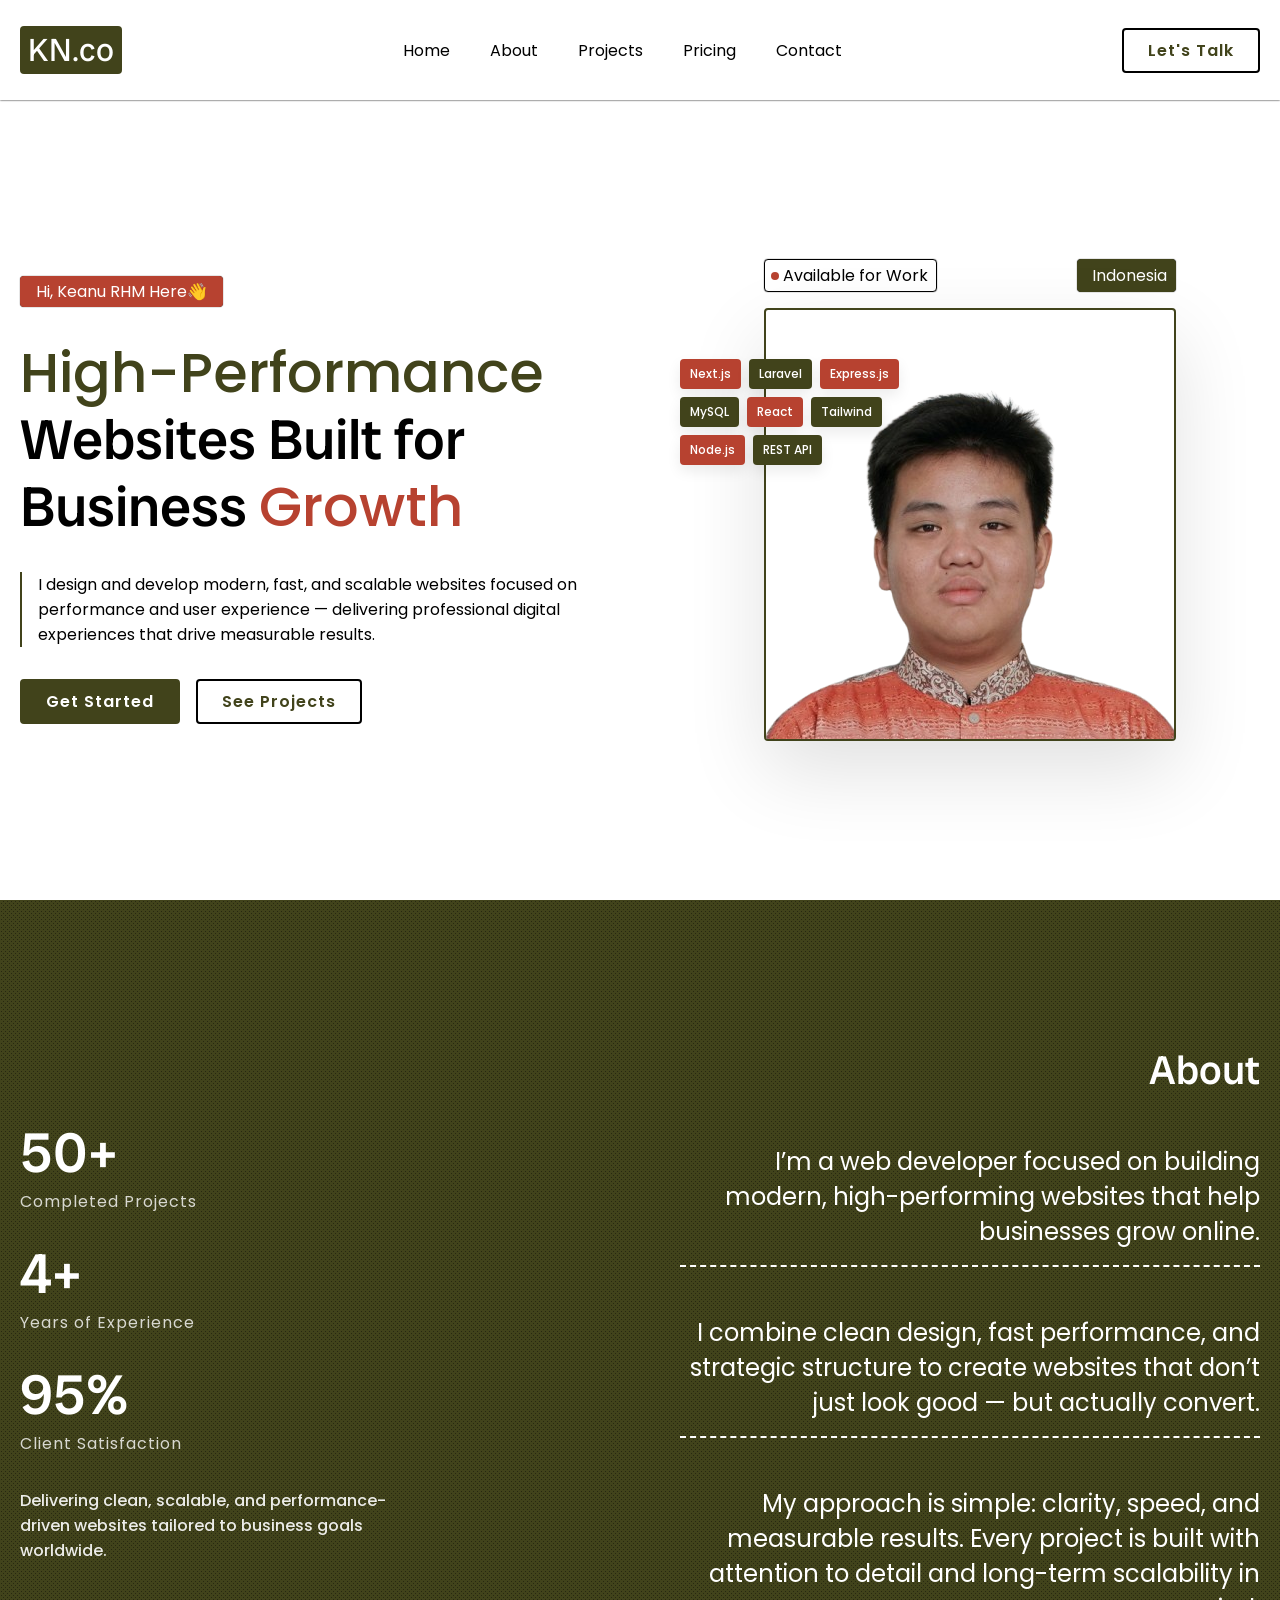
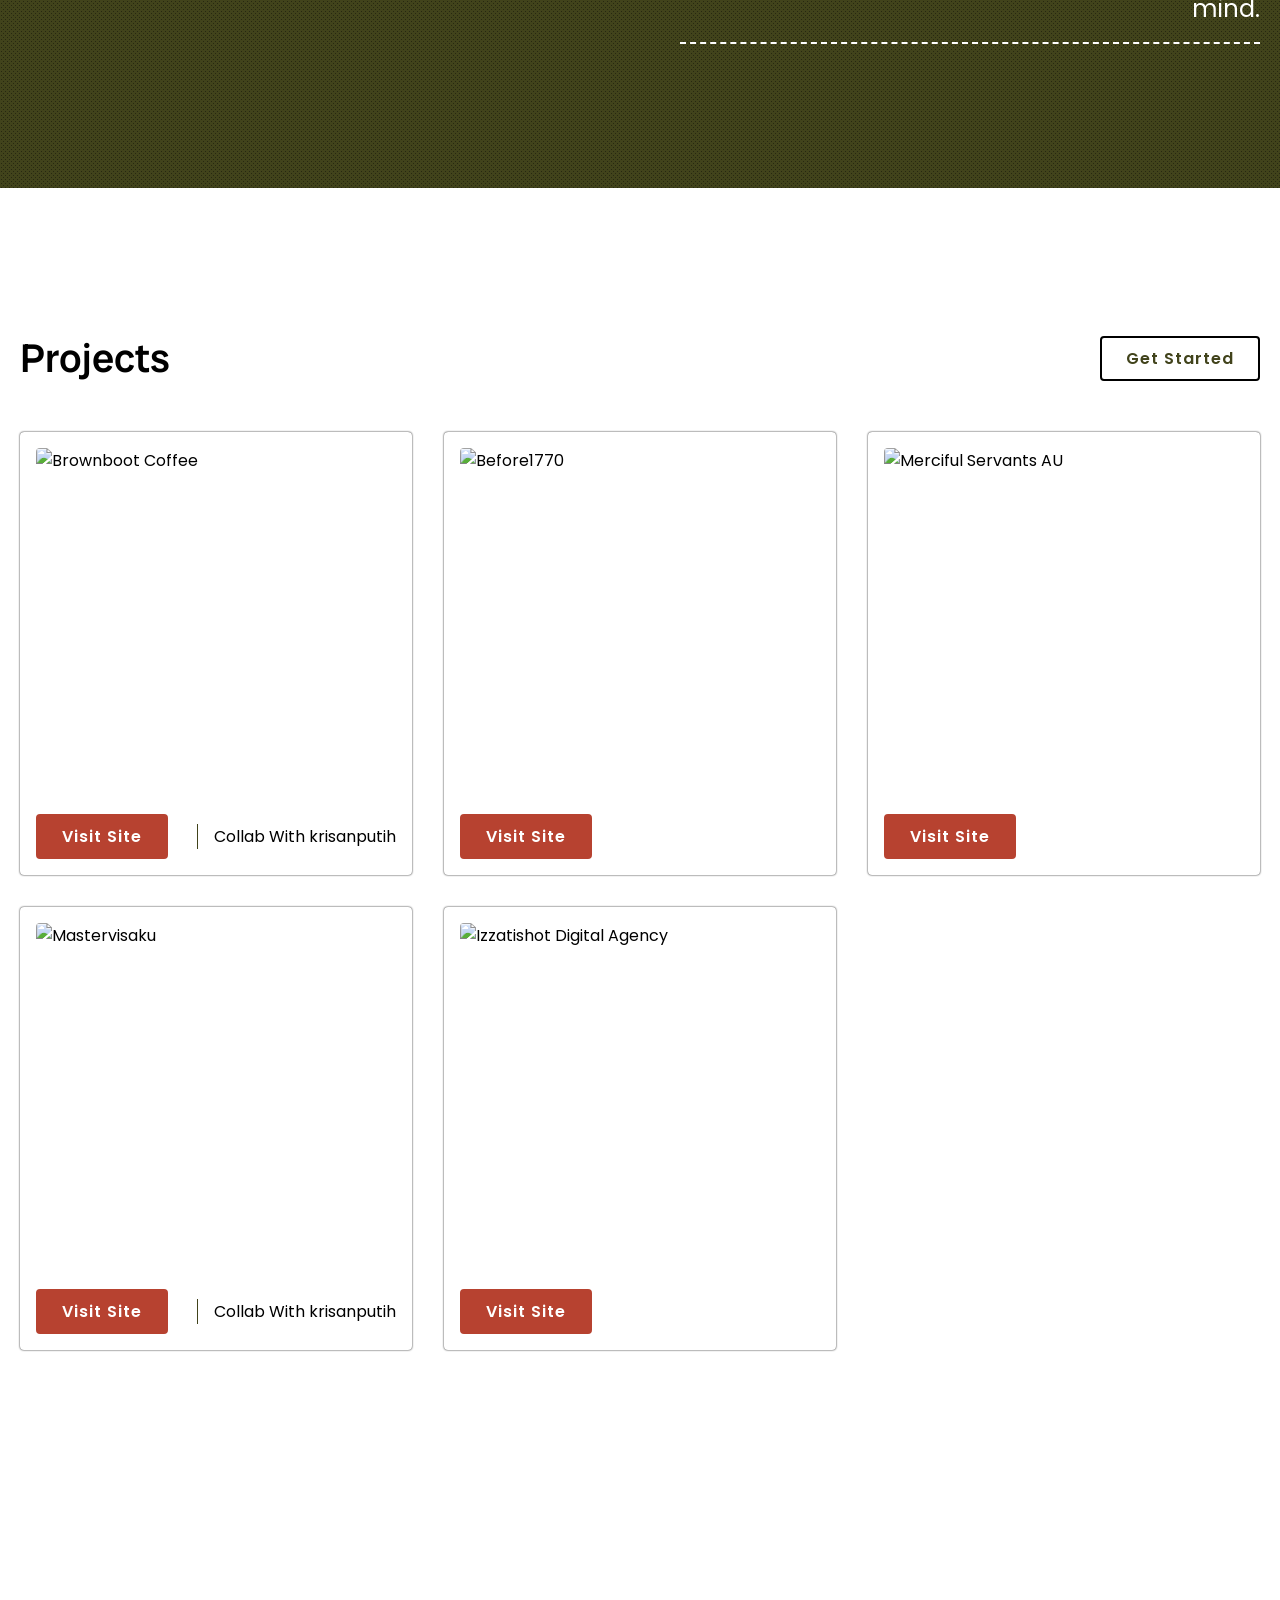
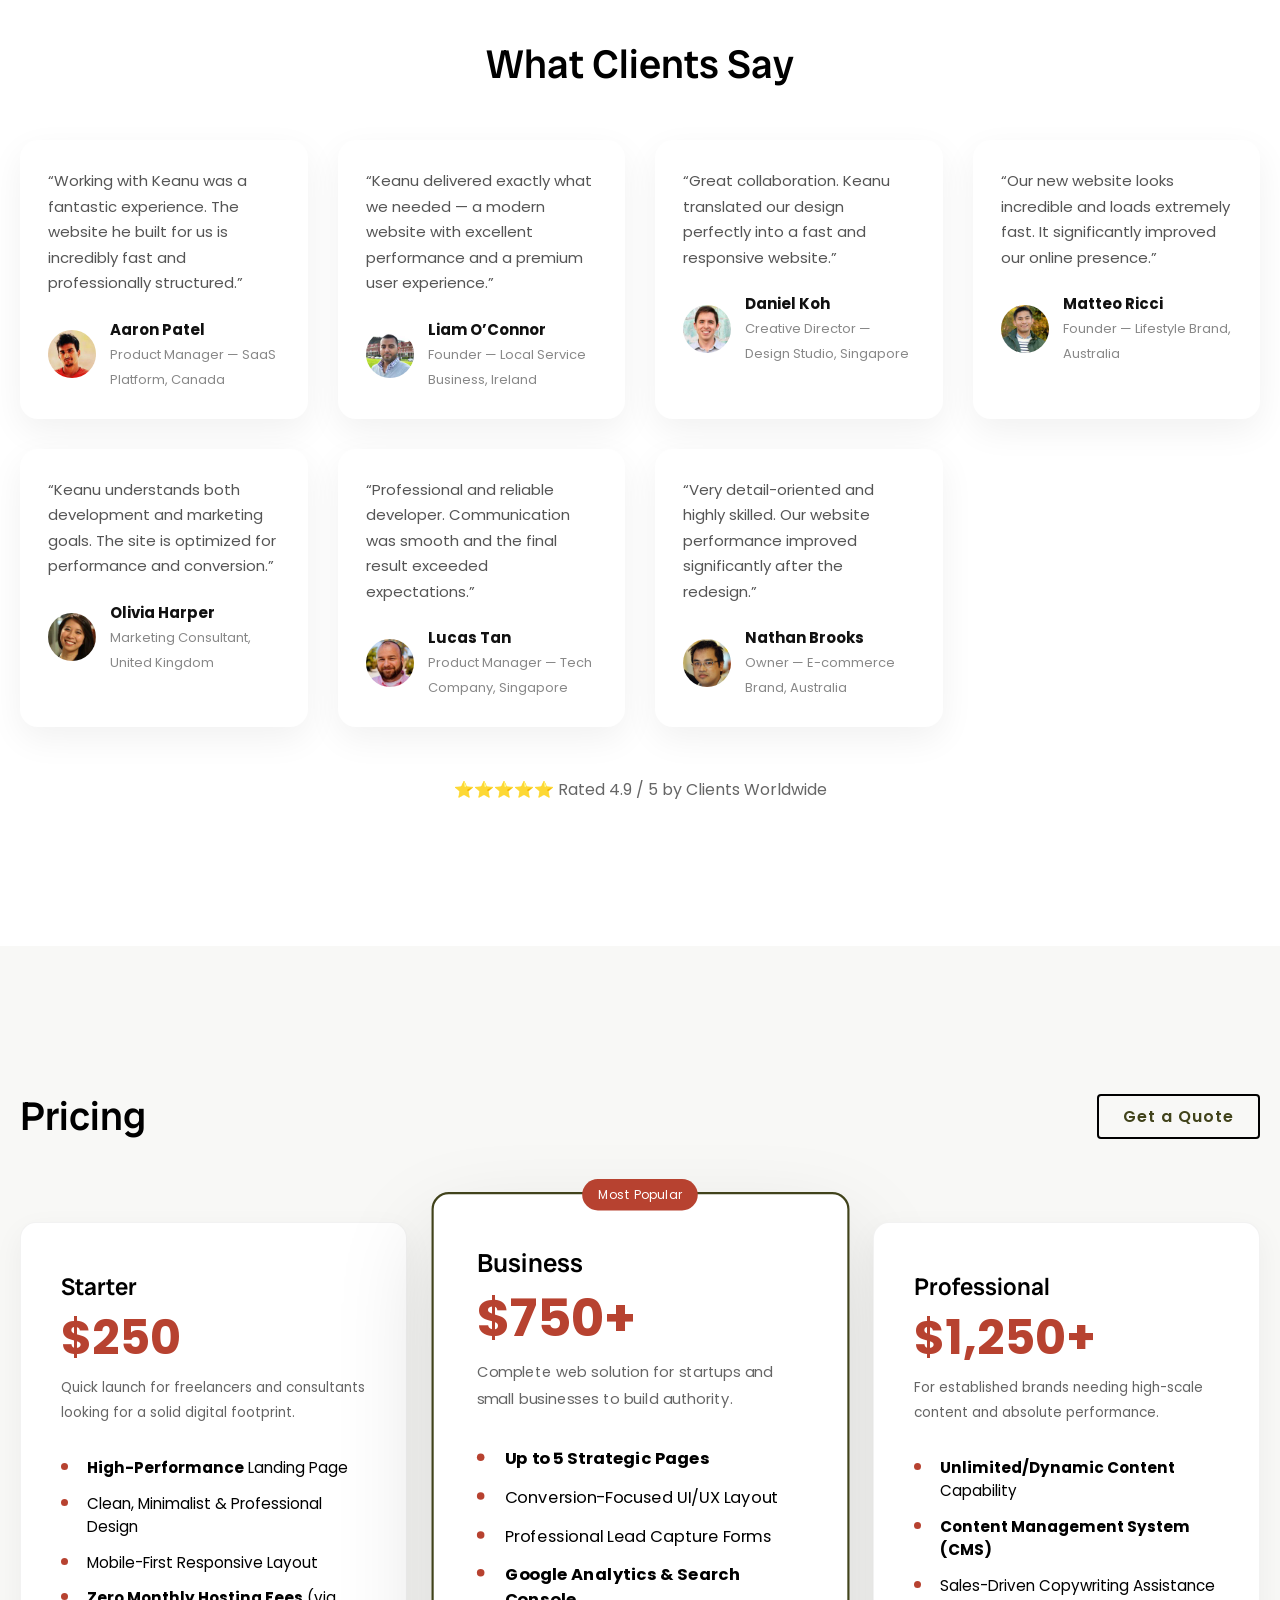
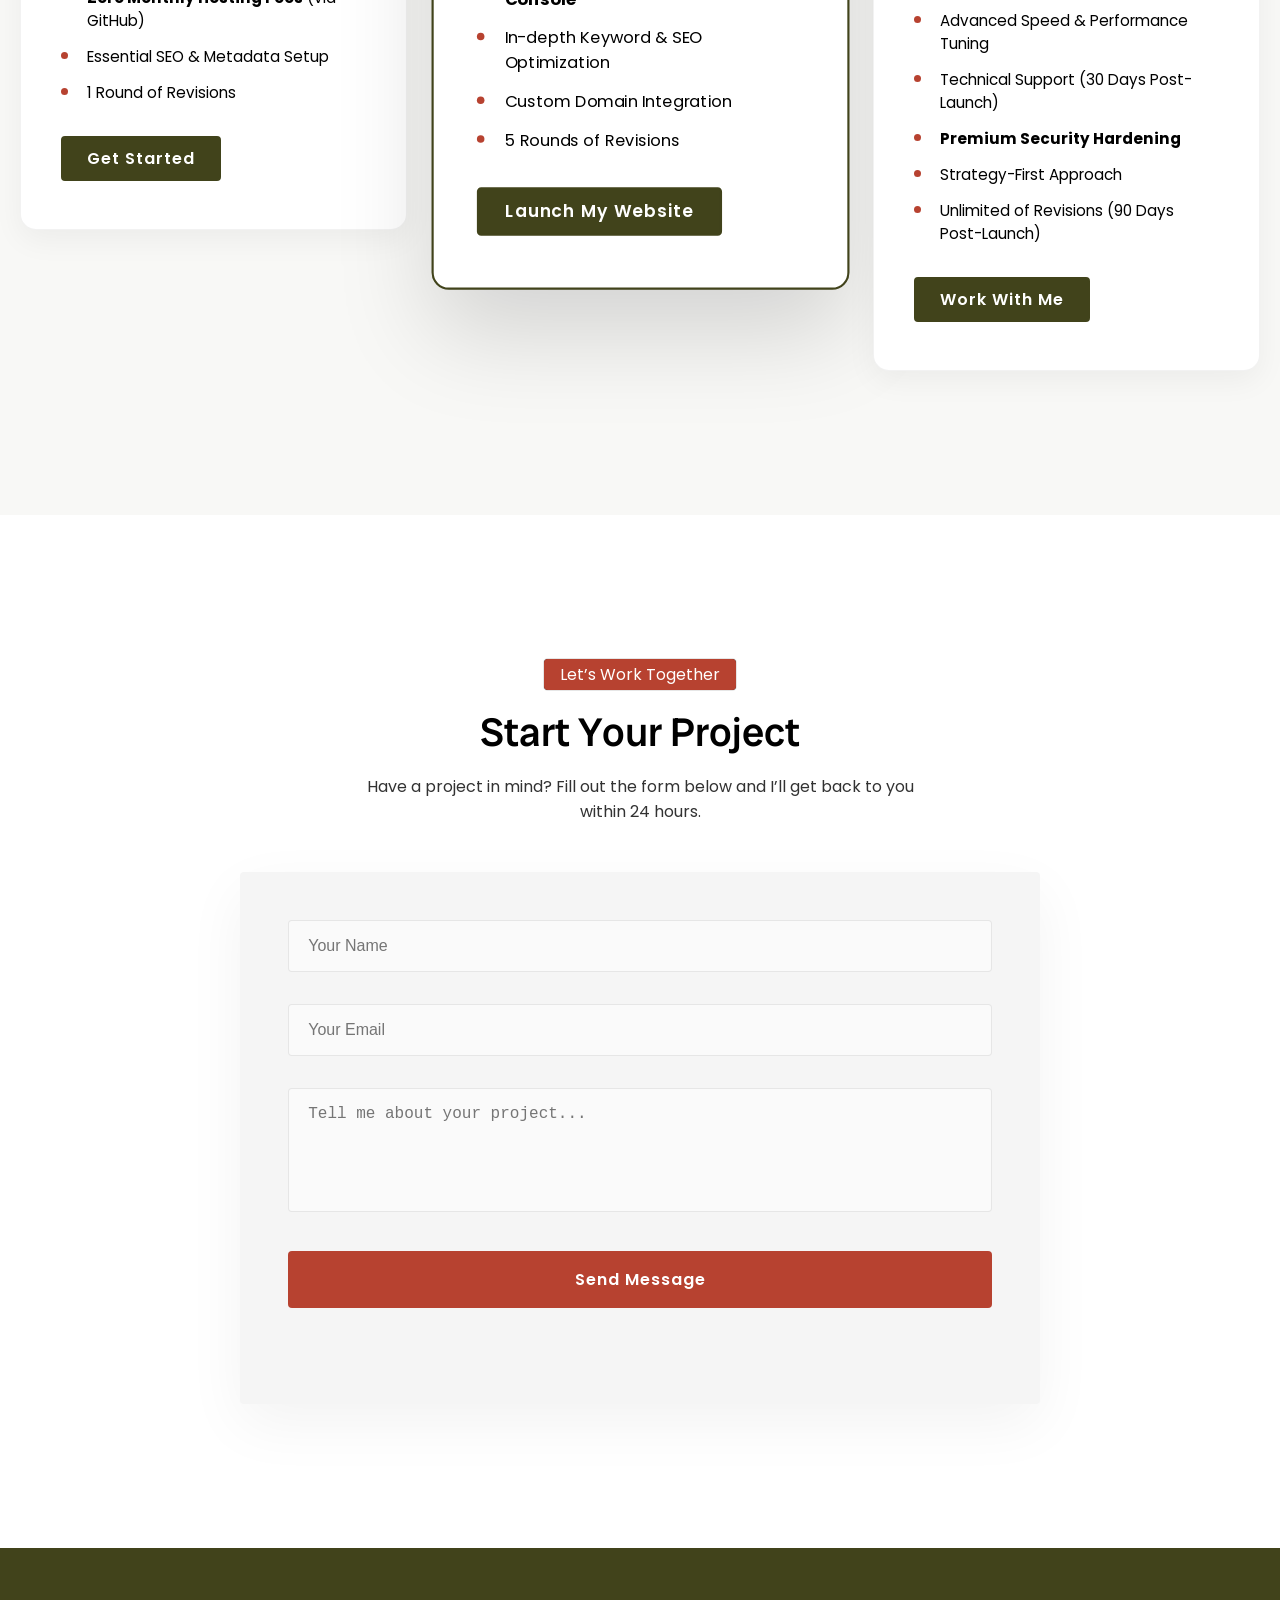
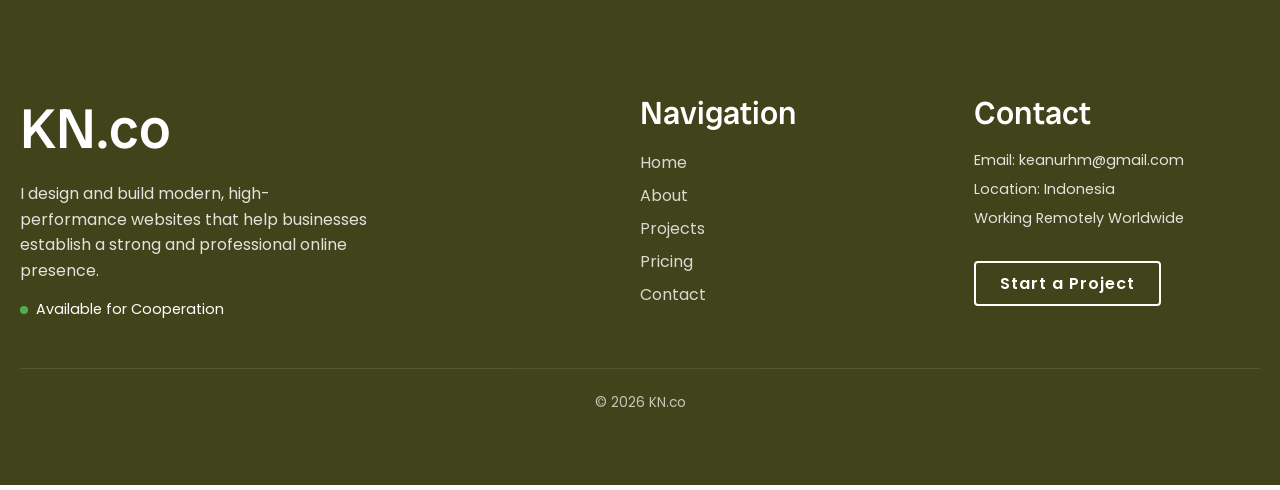
==== thankyou.html @ fd03974a "First Commit" ====
<!doctype html>
<html lang="en">
  <head>
    <meta charset="UTF-8" />
    <meta name="viewport" content="width=device-width, initial-scale=1.0" />

    <title>Message Sent — KN.co</title>

    <link
      href="https://fonts.googleapis.com/css2?family=Poppins:wght@400;500;600&display=swap"
      rel="stylesheet"
    />

    <style>
      * {
        margin: 0;
        padding: 0;
        box-sizing: border-box;
      }

      body {
        font-family: "Poppins", sans-serif;
        background: #ffffff;
        color: #111;
        min-height: 100vh;
        display: flex;
        align-items: center;
        justify-content: center;
      }

      .wrapper {
        max-width: 520px;
        padding: 40px;
        text-align: center;
      }

      .logo {
        font-weight: 600;
        font-size: 18px;
        margin-bottom: 50px;
      }

      .success {
        width: 48px;
        height: 48px;
        border-radius: 50%;
        background: #16a34a;
        color: white;
        display: flex;
        align-items: center;
        justify-content: center;
        font-size: 22px;
        margin: auto;
        margin-bottom: 30px;
      }

      h1 {
        font-size: 28px;
        margin-bottom: 15px;
        font-weight: 600;
      }

      .desc {
        color: #555;
        line-height: 1.6;
        margin-bottom: 30px;
      }

      .meta {
        font-size: 14px;
        color: #777;
        margin-bottom: 40px;
      }

      .actions {
        display: flex;
        gap: 14px;
        justify-content: center;
        flex-wrap: wrap;
      }

      .btn {
        padding: 12px 22px;
        border-radius: 8px;
        font-size: 14px;
        text-decoration: none;
        transition: 0.2s;
      }

      .btn-primary {
        background: #111;
        color: white;
      }

      .btn-primary:hover {
        background: #000;
      }

      .btn-outline {
        border: 1px solid #ddd;
        color: #111;
      }

      .btn-outline:hover {
        background: #f5f5f5;
      }

      .footer {
        margin-top: 60px;
        font-size: 13px;
        color: #888;
      }
    </style>
  </head>

  <body>
    <div class="wrapper">
      <div class="logo">KN.co</div>

      <div class="success">✓</div>

      <h1>Message Sent</h1>

      <p class="desc">
        Your message has been successfully submitted. I'll review your project
        details and get back to you shortly.
      </p>

      <p class="meta">
        Average response time: <strong>within 24 hours</strong>
      </p>

      <div class="actions">
        <a href="https://wa.me/628XXXXXXXXXX" class="btn btn-primary">
          WhatsApp Me
        </a>

        <a href="/" class="btn btn-outline"> Back to Homepage </a>
      </div>

      <div class="footer">Working remotely worldwide</div>
    </div>

    <script>
      if (!sessionStorage.getItem("formSubmitted")) {
        window.location.href = "/";
      }
    </script>
  </body>
</html>
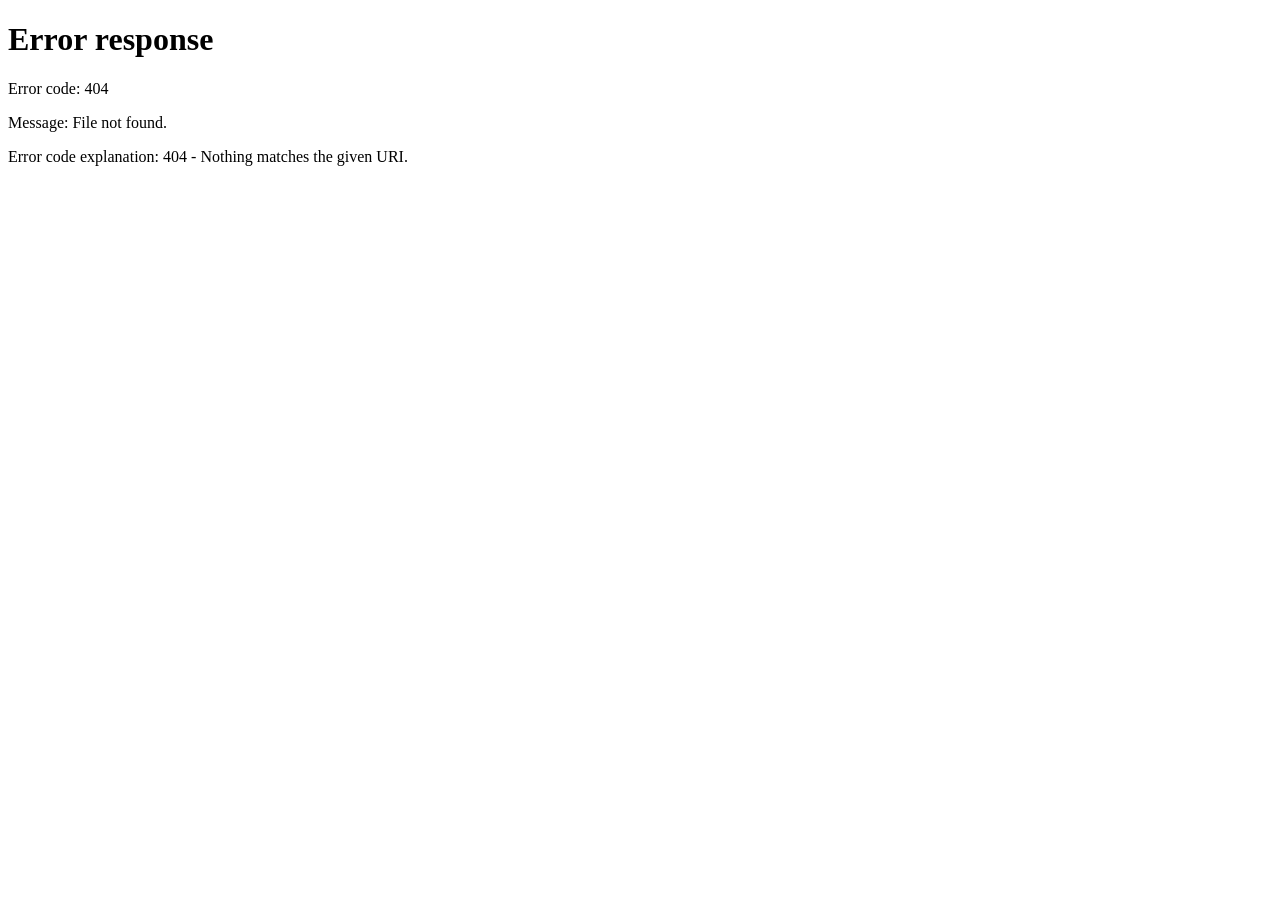
==== commit 63817240: "Update thankyou.html" ====
--- a/thankyou.html
+++ b/thankyou.html
@@ -131,11 +131,11 @@
       </p>
 
       <div class="actions">
-        <a href="https://wa.me/628XXXXXXXXXX" class="btn btn-primary">
+        <a href="https://wa.me/6289517028180" class="btn btn-primary">
           WhatsApp Me
         </a>
 
-        <a href="/" class="btn btn-outline"> Back to Homepage </a>
+        <a href="/kn.co" class="btn btn-outline"> Back to Homepage </a>
       </div>
 
       <div class="footer">Working remotely worldwide</div>
@@ -143,7 +143,7 @@
 
     <script>
       if (!sessionStorage.getItem("formSubmitted")) {
-        window.location.href = "/";
+        window.location.href = "/kn.co";
       }
     </script>
   </body>
